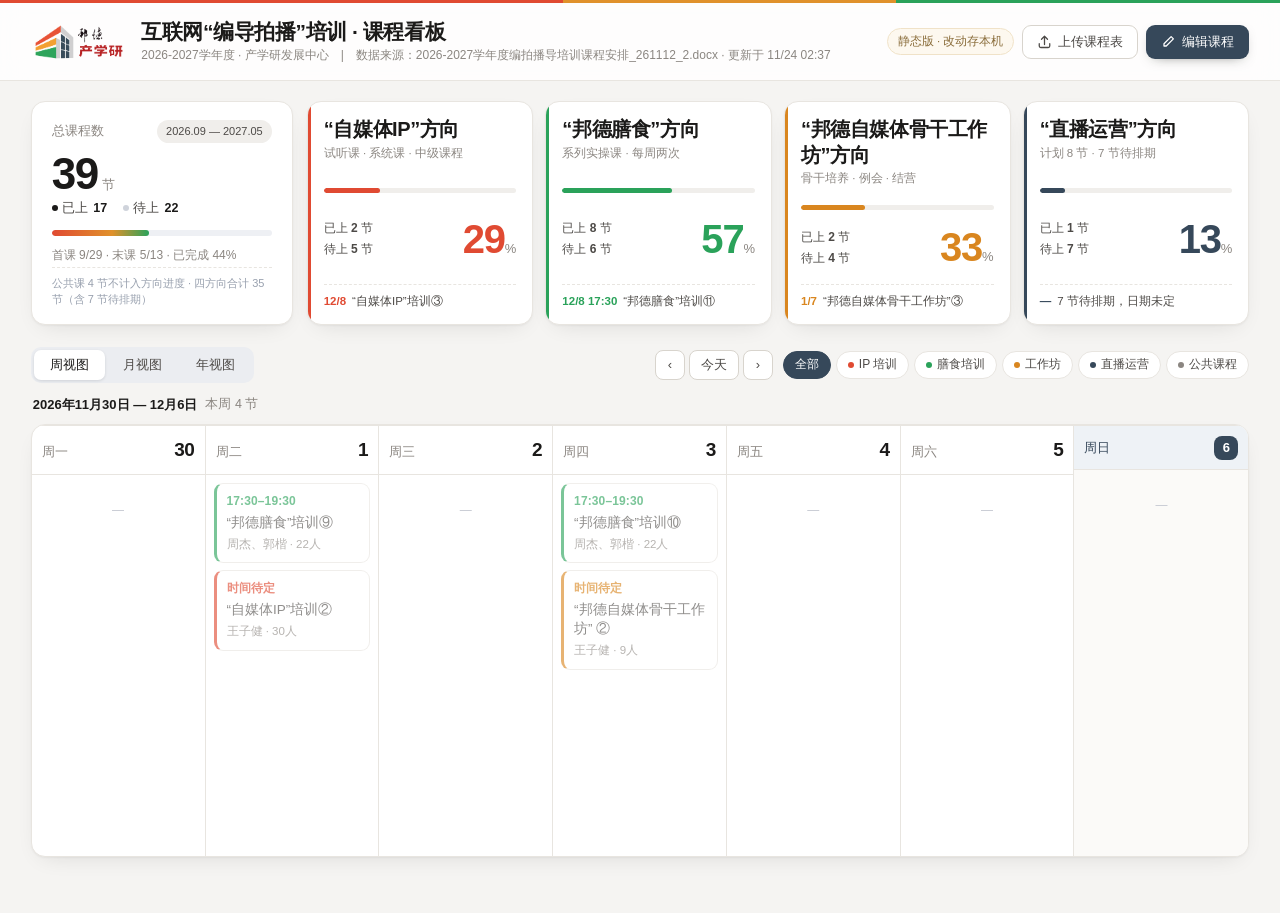
==== public/index.html @ 7c0cc829 "课程看板：初始版本（含 GitHub Pages 静态构建） - 单页看板：总课程数 / 四个方向进度 / 周·月·年视图 - 双运行模式：本地 Node 服务写文件；静态托管下读 JSON + 本地" ====
<!DOCTYPE html>
<html lang="zh-CN">
<head>
<meta charset="utf-8" />
<meta name="viewport" content="width=device-width, initial-scale=1" />
<title>编导拍播培训 · 课程看板</title>
<link rel="stylesheet" href="./styles.css" />
<link rel="icon" href="./assets/logo.png" />
</head>
<body>

<div class="brandbar"></div>

<header class="topbar">
  <div class="brand">
    <img class="brand-logo" src="./assets/logo.png" alt="邦德 · 产学研" />
    <div class="brand-text">
      <h1>互联网“编导拍播”培训 · 课程看板</h1>
      <p class="sub" id="meta-line">2026-2027学年度 · 产学研发展中心</p>
    </div>
  </div>
  <div class="topbar-actions">
    <span class="mode-badge" id="mode-badge"></span>
    <button class="btn ghost" id="btn-upload">
      <svg viewBox="0 0 20 20" width="15" height="15" fill="none" stroke="currentColor" stroke-width="1.7" stroke-linecap="round" stroke-linejoin="round"><path d="M10 14V3m0 0L6 7m4-4l4 4"/><path d="M3 13v3a2 2 0 002 2h10a2 2 0 002-2v-3"/></svg>
      上传课程表
    </button>
    <button class="btn primary" id="btn-edit">
      <svg viewBox="0 0 20 20" width="15" height="15" fill="none" stroke="currentColor" stroke-width="1.7" stroke-linecap="round" stroke-linejoin="round"><path d="M13.5 3.5l3 3L7 16H4v-3z"/></svg>
      编辑课程
    </button>
  </div>
</header>

<main>
  <!-- 总览 -->
  <section class="overview">
    <div class="card total-card">
      <div class="total-head">
        <span class="card-label">总课程数</span>
        <span class="pill" id="cycle-pill">—</span>
      </div>
      <div class="total-number"><span id="stat-total">0</span><em>节</em></div>
      <div class="total-split">
        <span><i class="dot done"></i>已上 <b id="stat-done">0</b></span>
        <span><i class="dot todo"></i>待上 <b id="stat-todo">0</b></span>
      </div>
      <div class="bar"><span id="stat-bar" style="width:0%"></span></div>
      <div class="total-foot" id="stat-foot">—</div>
    </div>

    <div class="track-grid" id="track-cards"></div>
  </section>

  <!-- 视图切换 -->
  <section class="views">
    <div class="viewbar">
      <div class="segmented" id="segmented">
        <button data-view="week" class="active">周视图</button>
        <button data-view="month">月视图</button>
        <button data-view="year">年视图</button>
      </div>
      <div class="viewbar-right">
        <div class="nav-group" id="nav-group">
          <button class="nav-btn" id="nav-prev" aria-label="上一个">‹</button>
          <button class="nav-btn today" id="nav-today">今天</button>
          <button class="nav-btn" id="nav-next" aria-label="下一个">›</button>
        </div>
        <div class="chips" id="filters"></div>
      </div>
    </div>

    <div class="view-title" id="view-title">—</div>

    <div class="panel" id="panel-week"></div>
    <div class="panel" id="panel-month" hidden></div>
    <div class="panel" id="panel-year" hidden></div>
  </section>
</main>

<!-- 编辑课程弹窗 -->
<div class="modal" id="modal-edit" hidden>
  <div class="modal-mask" data-close></div>
  <div class="modal-panel">
    <div class="modal-head">
      <div>
        <h2>编辑课程安排</h2>
        <p class="muted" id="edit-hint">修改后保存，看板会立即更新（自动备份上一版）</p>
      </div>
      <button class="icon-btn" data-close aria-label="关闭">✕</button>
    </div>
    <div class="modal-body">
      <div class="edit-toolbar">
        <button class="btn small ghost" id="btn-add-row">＋ 新增课程</button>
        <button class="btn small ghost" id="btn-export">导出 JSON</button>
        <span class="spacer"></span>
        <span class="muted small" id="edit-count">共 0 节</span>
      </div>
      <div class="edit-table-wrap">
        <table class="edit-table">
          <thead>
            <tr>
              <th style="width:118px">日期</th>
              <th style="width:76px">开始</th>
              <th style="width:76px">结束</th>
              <th>课程名称</th>
              <th style="width:152px">授课教师</th>
              <th style="width:78px">人数</th>
              <th style="width:196px">方向</th>
              <th style="width:44px"></th>
            </tr>
          </thead>
          <tbody id="edit-body"></tbody>
        </table>
      </div>
    </div>
    <div class="modal-foot">
      <span class="muted small">提示：日期用日期选择器，时间留空表示待定</span>
      <div class="grow"></div>
      <button class="btn ghost" data-close>取消</button>
      <button class="btn primary" id="btn-save">保存修改</button>
    </div>
  </div>
</div>

<!-- 上传课程表弹窗 -->
<div class="modal" id="modal-upload" hidden>
  <div class="modal-mask" data-close></div>
  <div class="modal-panel narrow">
    <div class="modal-head">
      <div>
        <h2>上传新的课程表</h2>
        <p class="muted">上传 .docx 课程安排，看板会自动重新读取并覆盖当前数据</p>
      </div>
      <button class="icon-btn" data-close aria-label="关闭">✕</button>
    </div>
    <div class="modal-body">
      <label class="dropzone" id="dropzone">
        <input type="file" id="file-input" accept=".docx,.csv,.json" hidden />
        <svg viewBox="0 0 24 24" width="30" height="30" fill="none" stroke="currentColor" stroke-width="1.6" stroke-linecap="round" stroke-linejoin="round"><path d="M12 16V4m0 0L7.5 8.5M12 4l4.5 4.5"/><path d="M4 15v3.5A2.5 2.5 0 006.5 21h11A2.5 2.5 0 0020 18.5V15"/></svg>
        <strong>点击选择文件，或直接拖进来</strong>
        <span class="muted small">支持 .docx（推荐）/ .csv / .json，单个文件不超过 40MB</span>
      </label>
      <div class="upload-status" id="upload-status" hidden></div>
      <ul class="tips">
        <li>文档里需要有表格，且四列含义为：<b>时间</b>（含「2026年11月10日 周二」）、<b>培训项目名称</b>、<b>授课教师</b>、<b>参与学生人数</b>。</li>
        <li>时间列里写了「17:30-19:30」会自动识别为上课时段，没写则显示为「待定」。</li>
        <li>方向按课程名关键词自动归类（膳食 / 工作坊 / 自媒体IP）；试听、动员会、宣讲会归入「公共课程」，只计入总数、不参与方向进度。上传后可在「编辑课程」里手动改。</li>
        <li id="tip-backup">上传前的版本会自动备份到 <code>data/backup/</code>，误传可从历史数据恢复。</li>
      </ul>
      <div class="meta-box" id="source-box"></div>
    </div>
    <div class="modal-foot">
      <div class="grow"></div>
      <button class="btn ghost" data-close>关闭</button>
    </div>
  </div>
</div>

<div class="toast" id="toast" hidden></div>

<script src="./docx-client.js"></script>
<script src="./app.js"></script>
</body>
</html>
---- public/styles.css ----
:root {
  --bg: #f5f4f2;
  --surface: #ffffff;
  --surface-2: #fbfaf9;
  --line: #e8e5e0;
  --line-strong: #d8d4cd;
  --text: #1b1a19;
  --text-2: #4d4a47;
  --muted: #8b8681;

  /* —— 以下取自「邦德·产学研」logo —— */
  --brand: #b4201e;          /* 产学研字红 */
  --brand-soft: #fbeeec;
  --navy: #36485a;           /* 大楼窗格藏蓝 */
  --navy-soft: #eef2f6;
  --stripe-red: #e04a32;     /* 红色斜条 */
  --stripe-orange: #e0912b;  /* 橙色斜条 */
  --stripe-green: #2aa25a;   /* 绿色斜条 */

  --ip: #e04a32;
  --ip-soft: #fdeeeb;
  --meal: #2aa25a;
  --meal-soft: #e8f6ee;
  --workshop: #d9861f;
  --workshop-soft: #fdf3e4;
  --live: #36485a;
  --live-soft: #e9eef3;
  --common: #8b8681;
  --common-soft: #f0ede9;
  --neutral: #8b8681;
  --neutral-soft: #f0eeeb;
  --shadow: 0 1px 2px rgba(27, 26, 25, .04), 0 8px 24px -12px rgba(27, 26, 25, .16);
  --radius: 14px;
  --pad: clamp(20px, 2.4vw, 52px);
}

* { box-sizing: border-box; }

html, body {
  margin: 0;
  padding: 0;
  background: var(--bg);
  color: var(--text);
  font-family: -apple-system, BlinkMacSystemFont, "PingFang SC", "Hiragino Sans GB", "Microsoft YaHei", "Helvetica Neue", Arial, sans-serif;
  -webkit-font-smoothing: antialiased;
  font-size: 14px;
  line-height: 1.5;
}

button { font-family: inherit; cursor: pointer; }
.muted { color: var(--muted); }
.small { font-size: 12px; }
.grow { flex: 1; }

/* ---------------- 顶栏 ---------------- */
.topbar {
  display: flex;
  align-items: center;
  justify-content: space-between;
  gap: 16px;
  padding: 16px var(--pad);
  background: rgba(255, 255, 255, .82);
  backdrop-filter: saturate(1.6) blur(12px);
  border-bottom: 1px solid var(--line);
  position: sticky;
  top: 0;
  z-index: 40;
}
.brandbar {
  height: 3px;
  background: linear-gradient(90deg,
    var(--stripe-red) 0 44%,
    var(--stripe-orange) 44% 70%,
    var(--stripe-green) 70% 100%);
}
.brand { display: flex; align-items: center; gap: 14px; min-width: 0; }
.brand-logo {
  height: 42px;
  width: auto;
  display: block;
  flex: none;
  user-select: none;
  -webkit-user-drag: none;
}
.brand-text { min-width: 0; }
.brand h1 {
  font-size: 21px;
  font-weight: 600;
  margin: 0;
  letter-spacing: -.02em;
  line-height: 1.25;
  white-space: nowrap;
  overflow: hidden;
  text-overflow: ellipsis;
}
.brand .sub { margin: 1px 0 0; font-size: 12px; color: var(--muted); }
.topbar-actions { display: flex; gap: 8px; flex: none; align-items: center; }
.mode-badge {
  font-size: 11.5px;
  padding: 4px 10px;
  border-radius: 20px;
  white-space: nowrap;
  border: 1px solid var(--line);
  color: var(--muted);
  background: var(--surface-2);
  cursor: help;
}
.mode-badge.static { color: #8a6d3b; background: #fdf8ef; border-color: #f0e2c8; }
.mode-badge.server { color: var(--meal); background: var(--meal-soft); border-color: #cbe9db; }

.btn {
  display: inline-flex;
  align-items: center;
  gap: 6px;
  height: 34px;
  padding: 0 14px;
  border-radius: 9px;
  border: 1px solid transparent;
  font-size: 13px;
  font-weight: 500;
  transition: background .15s, border-color .15s, transform .1s, box-shadow .15s;
  white-space: nowrap;
}
.btn:active { transform: translateY(1px); }
.btn.primary {
  background: var(--navy);
  color: #fff;
  box-shadow: 0 4px 14px -8px rgba(27, 26, 25, .7);
}
.btn.primary:hover { background: #2b3b4a; }
.btn.ghost {
  background: var(--surface);
  border-color: var(--line-strong);
  color: var(--text-2);
}
.btn.ghost:hover { background: var(--surface-2); border-color: #c3c8d2; color: var(--text); }
.btn.small { height: 30px; padding: 0 10px; font-size: 12.5px; }
.btn[disabled] { opacity: .5; pointer-events: none; }

/* ---------------- 主体 ---------------- */
main { max-width: 1800px; margin: 0 auto; padding: 20px var(--pad) 56px; }

.overview {
  display: grid;
  grid-template-columns: 262px minmax(0, 1fr);
  gap: 14px;
  margin-bottom: 22px;
}

.card {
  background: var(--surface);
  border: 1px solid var(--line);
  border-radius: var(--radius);
  box-shadow: var(--shadow);
}

.total-card { padding: 18px 20px 16px; display: flex; flex-direction: column; }
.total-head { display: flex; align-items: center; justify-content: space-between; }
.card-label { font-size: 12.5px; color: var(--muted); letter-spacing: .02em; }
.pill {
  font-size: 11px;
  color: var(--text-2);
  background: var(--neutral-soft);
  border-radius: 20px;
  padding: 3px 9px;
  white-space: nowrap;
}
.total-number {
  display: flex; align-items: baseline; gap: 4px;
  margin: 8px 0 2px;
  font-variant-numeric: tabular-nums;
}
.total-number span { font-size: 44px; font-weight: 600; letter-spacing: -.03em; line-height: 1.05; }
.total-number em { font-style: normal; font-size: 13px; color: var(--muted); }
.total-split { display: flex; gap: 16px; font-size: 12.5px; color: var(--text-2); margin-bottom: 12px; }
.total-split b { font-weight: 600; color: var(--text); margin-left: 2px; font-variant-numeric: tabular-nums; }
.dot { width: 6px; height: 6px; border-radius: 50%; display: inline-block; vertical-align: 1px; margin-right: 4px; }
.dot.done { background: var(--text); }
.dot.todo { background: #cfd3db; }

.bar { height: 6px; border-radius: 6px; background: #eef0f4; overflow: hidden; }
.bar > span { display: block; height: 100%; border-radius: 6px; background: linear-gradient(90deg, var(--stripe-red), var(--stripe-orange) 62%, var(--stripe-green)); transition: width .5s cubic-bezier(.3,.8,.3,1); }
.total-foot { margin-top: 10px; font-size: 12px; color: var(--muted); }
.total-foot .foot-note {
  margin-top: 3px;
  font-size: 11px;
  color: #98a0ae;
  padding-top: 7px;
  border-top: 1px dashed var(--line);
  line-height: 1.5;
}

.track-grid {
  display: grid;
  grid-template-columns: repeat(4, minmax(0, 1fr));
  gap: 12px;
}
.track-card {
  background: var(--surface);
  border: 1px solid var(--line);
  border-radius: var(--radius);
  box-shadow: var(--shadow);
  padding: 15px 16px 14px;
  display: flex;
  flex-direction: column;
  justify-content: space-between;
  gap: 10px;
  position: relative;
  overflow: hidden;
}
.track-card::before {
  content: "";
  position: absolute;
  inset: 0 auto 0 0;
  width: 3px;
  background: var(--tc);
}
.track-head { display: block; }
.track-nums { display: flex; align-items: center; justify-content: space-between; gap: 6px; }
.track-name { font-size: 20px; font-weight: 600; letter-spacing: -.02em; line-height: 1.28; }
.track-sub { font-size: 11.5px; color: var(--muted); margin-top: 2px; }
.track-ratio { font-size: 13px; color: var(--muted); font-variant-numeric: tabular-nums; white-space: nowrap; line-height: 1; }
.track-ratio b { color: var(--tc); font-size: 40px; font-weight: 600; letter-spacing: -.03em; line-height: .95; }
.track-bar { height: 5px; border-radius: 5px; background: var(--neutral-soft); overflow: hidden; }
.track-bar > span { display: block; height: 100%; background: var(--tc); border-radius: 5px; transition: width .5s cubic-bezier(.3,.8,.3,1); }
.track-meta { display: flex; flex-direction: column; gap: 3px; font-size: 12px; color: var(--text-2); white-space: nowrap; }
.track-next {
  font-size: 11.5px;
  color: var(--muted);
  border-top: 1px dashed var(--line);
  padding-top: 8px;
  display: flex;
  gap: 6px;
  align-items: baseline;
  line-height: 1.45;
}
.track-next b { color: var(--text-2); font-weight: 500; }
.track-next .nx-date { color: var(--tc); font-weight: 600; flex: none; }

/* ---------------- 视图区 ---------------- */
.views { }
.viewbar {
  display: flex;
  align-items: center;
  justify-content: space-between;
  gap: 12px;
  flex-wrap: wrap;
  margin-bottom: 12px;
}
.segmented {
  display: inline-flex;
  background: #ebedf1;
  border-radius: 10px;
  padding: 3px;
  gap: 2px;
}
.segmented button {
  border: 0;
  background: transparent;
  color: var(--text-2);
  font-size: 13px;
  font-weight: 500;
  padding: 6px 16px;
  border-radius: 7px;
  transition: background .15s, color .15s, box-shadow .15s;
}
.segmented button:hover { color: var(--text); }
.segmented button.active {
  background: var(--surface);
  color: var(--text);
  box-shadow: 0 1px 3px rgba(20,24,35,.12);
}
.viewbar-right { display: flex; align-items: center; gap: 10px; flex-wrap: wrap; }
.nav-group { display: inline-flex; align-items: center; gap: 4px; }
.nav-btn {
  height: 30px;
  min-width: 30px;
  padding: 0 9px;
  border-radius: 8px;
  border: 1px solid var(--line-strong);
  background: var(--surface);
  color: var(--text-2);
  font-size: 13px;
  line-height: 1;
}
.nav-btn:hover { background: var(--surface-2); color: var(--text); }
.nav-btn.today { padding: 0 11px; }
.nav-btn[hidden] { display: none; }

.chips { display: inline-flex; gap: 5px; flex-wrap: wrap; }
.chip {
  height: 28px;
  padding: 0 11px;
  border-radius: 20px;
  border: 1px solid var(--line);
  background: var(--surface);
  color: var(--text-2);
  font-size: 12px;
  display: inline-flex;
  align-items: center;
  gap: 5px;
  transition: all .15s;
}
.chip:hover { border-color: var(--line-strong); }
.chip .cdot { width: 6px; height: 6px; border-radius: 50%; background: var(--cc, #c9ccd4); }
.chip.on { background: var(--navy); color: #fff; border-color: var(--navy); }
.chip.on .cdot { background: #fff; }

.view-title {
  font-size: 12.5px;
  color: var(--muted);
  margin: 0 2px 10px;
  display: flex;
  gap: 8px;
  align-items: center;
}
.view-title b { color: var(--text); font-size: 13px; font-weight: 600; }

.panel {
  background: var(--surface);
  border: 1px solid var(--line);
  border-radius: var(--radius);
  box-shadow: var(--shadow);
  overflow: hidden;
}
.panel[hidden] { display: none; }

/* ---------------- 周视图 ---------------- */
.week-grid {
  display: grid;
  grid-template-columns: repeat(7, minmax(0, 1fr));
  border-top: 1px solid var(--line);
}
.week-col { border-right: 1px solid var(--line); min-height: max(258px, min(calc(100vh - 470px), 520px)); display: flex; flex-direction: column; }
.week-col:last-child { border-right: 0; }
.week-col.is-today { background: #fbfaf8; }
.week-col-head {
  padding: 10px 10px 9px;
  border-bottom: 1px solid var(--line);
  display: flex;
  align-items: baseline;
  justify-content: space-between;
}
.week-col-head .dow { font-size: 12.5px; color: var(--muted); }
.week-col-head .dnum { font-size: 19px; font-weight: 600; letter-spacing: -.02em; }
.week-col.is-today .week-col-head { background: var(--navy-soft); }
.week-col.is-today .dow, .week-col.is-today .dnum { color: var(--navy); }
.week-col.is-today .dnum {
  background: var(--navy); color: #fff;
  width: 24px; height: 24px; border-radius: 8px;
  display: grid; place-items: center; font-size: 13px;
}
.week-col-body { padding: 8px; display: flex; flex-direction: column; gap: 7px; flex: 1; }
.week-empty { color: #c4c8d1; font-size: 12px; text-align: center; padding: 18px 0; }

.sess {
  border: 1px solid var(--line);
  border-left: 3px solid var(--tc);
  border-radius: 9px;
  padding: 8px 10px 9px;
  background: var(--surface);
  cursor: pointer;
  transition: box-shadow .15s, transform .1s, border-color .15s;
}
.sess:hover { box-shadow: 0 4px 14px -6px rgba(20,24,35,.25); transform: translateY(-1px); }
.sess-time {
  font-size: 12px;
  color: var(--tc);
  font-variant-numeric: tabular-nums;
  font-weight: 600;
  letter-spacing: .01em;
}
.sess-title { font-size: 13.5px; line-height: 1.42; margin-top: 3px; color: var(--text); word-break: break-word; }
.sess-teacher { font-size: 11.5px; color: var(--muted); margin-top: 4px; }
.sess.is-past { opacity: .62; }
.sess.is-past .sess-title { color: var(--text-2); }

/* ---------------- 月视图 ---------------- */
.month-dow {
  display: grid;
  grid-template-columns: repeat(7, minmax(0, 1fr));
  border-bottom: 1px solid var(--line);
  background: var(--surface-2);
}
.month-dow div { padding: 8px 10px; font-size: 12px; color: var(--muted); text-align: left; }
.month-grid { display: grid; grid-template-columns: repeat(7, minmax(0, 1fr)); }
.month-cell {
  min-height: 116px;
  border-right: 1px solid var(--line);
  border-bottom: 1px solid var(--line);
  padding: 6px 6px 7px;
  display: flex;
  flex-direction: column;
  gap: 4px;
}
.month-cell:nth-child(7n) { border-right: 0; }
.month-cell.dim { background: #fcfcfd; }
.month-cell.dim .mnum { color: #c8ccd4; }
.month-cell.is-today { background: #fbfaf8; box-shadow: inset 0 0 0 1.5px #cbd6e2; }
.mnum {
  font-size: 13.5px;
  font-variant-numeric: tabular-nums;
  color: var(--text-2);
  display: flex;
  align-items: center;
  justify-content: space-between;
  padding: 0 1px 1px;
}
.month-cell.is-today .mnum { color: var(--navy); font-weight: 700; }
.mn-count { font-size: 11px; color: var(--muted); }
.mchip {
  font-size: 12px;
  line-height: 1.45;
  padding: 3px 6px;
  border-radius: 5px;
  background: var(--tc-soft);
  color: var(--text);
  border-left: 2px solid var(--tc);
  cursor: pointer;
  white-space: normal;
  overflow-wrap: anywhere;
  display: -webkit-box;
  -webkit-line-clamp: 2;
  -webkit-box-orient: vertical;
  overflow: hidden;
}
.mchip:hover { filter: brightness(.975); }
.mchip .mt { color: var(--tc); font-weight: 600; font-variant-numeric: tabular-nums; margin-right: 3px; }
.mmore { font-size: 11px; color: var(--muted); padding-left: 2px; cursor: pointer; }
.mmore:hover { color: var(--text); }

/* ---------------- 年视图 ---------------- */
.year-grid {
  display: grid;
  grid-template-columns: repeat(auto-fill, minmax(196px, 1fr));
  background: var(--surface);
}
.year-month {
  background: var(--surface);
  padding: 13px 14px 14px;
  cursor: pointer;
  transition: background .15s;
  border-right: 1px solid var(--line);
  border-bottom: 1px solid var(--line);
  min-height: 128px;
}
.year-month:hover { background: var(--surface-2); }
.ym-head { display: flex; align-items: baseline; justify-content: space-between; margin-bottom: 9px; }
.ym-name { font-size: 13.5px; font-weight: 600; letter-spacing: -.01em; }
.ym-name span { font-size: 11px; color: var(--muted); font-weight: 400; margin-left: 4px; }
.ym-count { font-size: 11px; color: var(--muted); font-variant-numeric: tabular-nums; }
.ym-count b { color: var(--text); font-size: 12.5px; }
.ym-days { display: grid; grid-template-columns: repeat(7, 1fr); gap: 3px; }
.ym-day {
  aspect-ratio: 1 / 1;
  border-radius: 3px;
  background: #f0f1f4;
  position: relative;
}
.ym-day.has { background: var(--tc); }
.ym-day.has.soft { opacity: .45; }
.ym-day.today { box-shadow: 0 0 0 1.5px var(--navy); }
.tbd-row {
  display: flex;
  align-items: center;
  gap: 8px;
  flex-wrap: wrap;
  padding: 12px 14px;
  border-top: 1px solid var(--line);
  background: var(--surface-2);
  font-size: 12px;
}
.tbd-label {
  font-size: 11.5px;
  color: var(--muted);
  letter-spacing: .02em;
}
.tbd-chip {
  display: inline-flex;
  align-items: center;
  gap: 5px;
  font-size: 11.5px;
  color: var(--text-2);
  background: var(--tc-soft);
  border-left: 2px solid var(--tc);
  border-radius: 6px;
  padding: 3px 8px;
}
.tbd-chip b { color: var(--tc); font-weight: 600; }
.tbd-hint { font-size: 11px; color: #b3ada6; margin-left: 2px; }
.year-legend {
  display: flex;
  gap: 14px;
  padding: 11px 14px;
  border-top: 1px solid var(--line);
  font-size: 11.5px;
  color: var(--muted);
  flex-wrap: wrap;
  align-items: center;
}
.year-legend i { width: 8px; height: 8px; border-radius: 2px; display: inline-block; margin-right: 5px; vertical-align: -0.5px; }

/* ---------------- 弹窗 ---------------- */
.modal { position: fixed; inset: 0; z-index: 100; display: grid; place-items: center; padding: 24px; }
.modal[hidden] { display: none; }
.modal-mask { position: absolute; inset: 0; background: rgba(20, 24, 35, .38); backdrop-filter: blur(2px); animation: fade .18s ease; }
.modal-panel {
  position: relative;
  width: min(1020px, 100%);
  max-height: calc(100vh - 48px);
  background: var(--surface);
  border-radius: 16px;
  box-shadow: 0 30px 80px -24px rgba(20, 24, 35, .45);
  display: flex;
  flex-direction: column;
  animation: pop .2s cubic-bezier(.2,.8,.3,1);
  overflow: hidden;
}
.modal-panel.narrow { width: min(560px, 100%); }
@keyframes fade { from { opacity: 0; } }
@keyframes pop { from { opacity: 0; transform: translateY(8px) scale(.985); } }

.modal-head {
  display: flex;
  align-items: flex-start;
  justify-content: space-between;
  gap: 16px;
  padding: 18px 20px 14px;
  border-bottom: 1px solid var(--line);
}
.modal-head h2 { font-size: 16px; margin: 0 0 3px; font-weight: 600; letter-spacing: -.01em; }
.modal-head p { margin: 0; font-size: 12px; }
.icon-btn {
  width: 30px; height: 30px;
  border-radius: 8px;
  border: 0;
  background: transparent;
  color: var(--muted);
  font-size: 14px;
  flex: none;
}
.icon-btn:hover { background: var(--neutral-soft); color: var(--text); }
.modal-body { padding: 14px 20px; overflow: auto; flex: 1; }
.modal-foot {
  display: flex;
  align-items: center;
  gap: 8px;
  padding: 12px 20px;
  border-top: 1px solid var(--line);
  background: var(--surface-2);
}

.edit-toolbar { display: flex; align-items: center; gap: 8px; margin-bottom: 10px; }
.edit-table-wrap { border: 1px solid var(--line); border-radius: 10px; overflow: auto; max-height: 52vh; }
.edit-table { width: 100%; border-collapse: collapse; font-size: 12.5px; }
.edit-table th {
  position: sticky; top: 0; z-index: 1;
  background: var(--surface-2);
  text-align: left;
  font-weight: 500;
  color: var(--muted);
  font-size: 11.5px;
  padding: 8px 8px;
  border-bottom: 1px solid var(--line);
  white-space: nowrap;
}
.edit-table td { padding: 4px 6px; border-bottom: 1px solid #f0f1f4; vertical-align: middle; }
.edit-table tr:last-child td { border-bottom: 0; }
.edit-table input, .edit-table select {
  width: 100%;
  height: 28px;
  padding: 0 7px;
  border: 1px solid transparent;
  border-radius: 6px;
  background: transparent;
  font-family: inherit;
  font-size: 12.5px;
  color: var(--text);
}
.edit-table input:hover, .edit-table select:hover { border-color: var(--line-strong); }
.edit-table input:focus, .edit-table select:focus {
  outline: none;
  border-color: var(--navy);
  background: #fff;
  box-shadow: 0 0 0 3px rgba(54,72,90,.14);
}
.edit-table input[type="date"], .edit-table input[type="time"] { font-variant-numeric: tabular-nums; }
.edit-table select { font-size: 12px; }
.edit-table select { font-size: 12px; }
.row-del {
  width: 26px; height: 26px;
  border: 0; background: transparent;
  border-radius: 6px;
  color: #b9bec8;
  font-size: 13px;
}
.row-del:hover { background: #fff0f0; color: #e03e3e; }
.edit-table tr.dirty input, .edit-table tr.dirty select { background: #fffbeb; }
.edit-table tr.is-new input, .edit-table tr.is-new select { background: #f5f8ff; }
.edit-table tr.is-tbd td { background: #faf8f5; }
.edit-table tr.is-tbd input[type="date"] { color: #b3ada6; }

/* 上传 */
.dropzone {
  display: flex;
  flex-direction: column;
  align-items: center;
  gap: 6px;
  padding: 30px 20px;
  border: 1.5px dashed var(--line-strong);
  border-radius: 12px;
  background: var(--surface-2);
  color: var(--text-2);
  cursor: pointer;
  text-align: center;
  transition: all .15s;
}
.dropzone:hover, .dropzone.drag { border-color: var(--navy); background: var(--navy-soft); color: var(--navy); }
.dropzone strong { font-size: 13px; font-weight: 500; }
.dropzone svg { color: var(--muted); }
.dropzone:hover svg, .dropzone.drag svg { color: var(--navy); }
.upload-status {
  margin-top: 12px;
  padding: 11px 13px;
  border-radius: 10px;
  font-size: 12.5px;
  background: var(--meal-soft);
  color: #0a6f4a;
  border: 1px solid #bfe9d8;
  white-space: pre-wrap;
}
.upload-status.err { background: #fff1f1; color: #b3261e; border-color: #f6cfcf; }
.upload-status.loading { background: var(--navy-soft); color: var(--navy); border-color: #d3dde8; }
.tips { margin: 16px 0 0; padding-left: 18px; color: var(--muted); font-size: 12px; line-height: 1.75; }
.tips b { color: var(--text-2); font-weight: 500; }
.tips code { background: var(--neutral-soft); padding: 1px 5px; border-radius: 4px; font-size: 11.5px; }
.meta-box {
  margin-top: 14px;
  padding: 10px 12px;
  background: var(--surface-2);
  border: 1px solid var(--line);
  border-radius: 9px;
  font-size: 11.5px;
  color: var(--muted);
  display: grid;
  gap: 3px;
}
.meta-box b { color: var(--text-2); font-weight: 500; }

/* toast */
.toast {
  position: fixed;
  left: 50%;
  bottom: 28px;
  transform: translateX(-50%);
  background: #1b1a19;
  color: #fff;
  font-size: 13px;
  padding: 10px 17px;
  border-radius: 10px;
  box-shadow: 0 12px 32px -12px rgba(0,0,0,.5);
  z-index: 200;
  animation: toastIn .2s ease;
}
.toast[hidden] { display: none; }
@keyframes toastIn { from { opacity: 0; transform: translate(-50%, 8px); } }

@media (max-width: 1180px) {
  .track-grid { grid-template-columns: repeat(2, minmax(0, 1fr)); }
}
@media (max-width: 1080px) {
  .overview { grid-template-columns: 1fr; }
}
@media (max-width: 820px) {
  main { padding: 16px 14px 48px; }
  .topbar { padding: 12px 14px; }
  .brand h1 { font-size: 14px; }
  .track-grid { grid-template-columns: 1fr; }
  .week-grid { grid-template-columns: repeat(2, minmax(0, 1fr)); }
  .week-col { border-bottom: 1px solid var(--line); min-height: 140px; }
  .month-cell { min-height: 92px; }
  .modal { padding: 10px; }
  .btn span.lbl { display: none; }
}
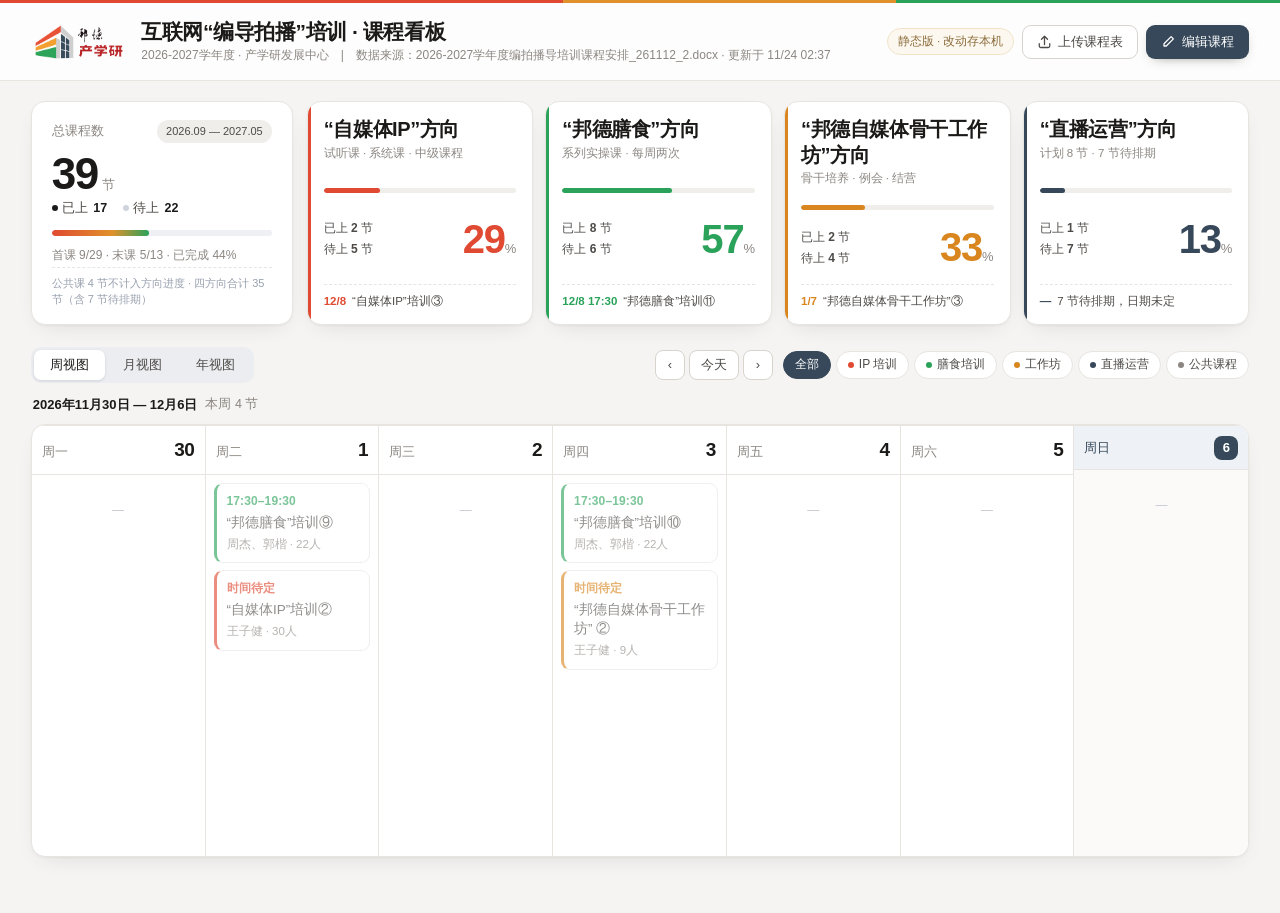
==== commit 3fc3f87e: "维护模式：发布版只读，加 ?edit=1 可配置令牌直接提交到仓库" ====
--- a/public/index.html
+++ b/public/index.html
@@ -157,6 +157,32 @@
   </div>
 </div>
 
+<!-- 维护设置弹窗（仅 ?edit=1 时可进入） -->
+<div class="modal" id="modal-maint" hidden>
+  <div class="modal-mask" data-close></div>
+  <div class="modal-panel narrow">
+    <div class="modal-head">
+      <div>
+        <h2>维护设置</h2>
+        <p class="muted">配置后，页面上的「编辑课程」「上传课程表」会直接提交到 GitHub 仓库，并自动重新发布</p>
+      </div>
+      <button class="icon-btn" data-close aria-label="关闭">✕</button>
+    </div>
+    <div class="modal-body">
+      <label class="field"><span>仓库</span><input id="maint-repo" placeholder="用户名/仓库名" /></label>
+      <label class="field"><span>分支</span><input id="maint-branch" placeholder="main" /></label>
+      <label class="field"><span>访问令牌（Fine-grained token）</span><input id="maint-token" type="password" placeholder="github_pat_..." /></label>
+      <p class="hint">令牌只保存在这台设备的浏览器里，不会随看板发布出去。建议新建 Fine-grained token，只授权这一个仓库，权限只勾 <b>Contents: Read and write</b>。</p>
+      <div class="upload-status" id="maint-status" hidden></div>
+    </div>
+    <div class="modal-foot">
+      <button class="btn ghost small" id="maint-clear">清除令牌</button>
+      <div class="grow"></div>
+      <button class="btn primary" id="maint-save">保存并验证</button>
+    </div>
+  </div>
+</div>
+
 <div class="toast" id="toast" hidden></div>
 
 <script src="./docx-client.js"></script>
--- a/public/styles.css
+++ b/public/styles.css
@@ -82,7 +82,7 @@
   user-select: none;
   -webkit-user-drag: none;
 }
-.brand-text { min-width: 0; }
+.brand-text { min-width: 0; overflow: hidden; }
 .brand h1 {
   font-size: 21px;
   font-weight: 600;
@@ -93,7 +93,15 @@
   overflow: hidden;
   text-overflow: ellipsis;
 }
-.brand .sub { margin: 1px 0 0; font-size: 12px; color: var(--muted); }
+.brand .sub {
+  margin: 1px 0 0;
+  font-size: 12px;
+  color: var(--muted);
+  white-space: nowrap;
+  overflow: hidden;
+  text-overflow: ellipsis;
+}
+.meta-src { color: var(--muted); }
 .topbar-actions { display: flex; gap: 8px; flex: none; align-items: center; }
 .mode-badge {
   font-size: 11.5px;
@@ -107,6 +115,12 @@
 }
 .mode-badge.static { color: #8a6d3b; background: #fdf8ef; border-color: #f0e2c8; }
 .mode-badge.server { color: var(--meal); background: var(--meal-soft); border-color: #cbe9db; }
+.mode-badge.readonly { color: var(--muted); background: var(--surface-2); border-color: var(--line); }
+
+/* 只读：课程卡与月历标签不再表现为可点 */
+.is-readonly .sess, .is-readonly .mchip { cursor: default; }
+.is-readonly .sess:hover { box-shadow: none; transform: none; }
+.is-readonly .mchip:hover { filter: none; }
 
 .btn {
   display: inline-flex;
@@ -136,6 +150,7 @@
 .btn.ghost:hover { background: var(--surface-2); border-color: #c3c8d2; color: var(--text); }
 .btn.small { height: 30px; padding: 0 10px; font-size: 12.5px; }
 .btn[disabled] { opacity: .5; pointer-events: none; }
+.btn[hidden] { display: none !important; }
 
 /* ---------------- 主体 ---------------- */
 main { max-width: 1800px; margin: 0 auto; padding: 20px var(--pad) 56px; }
@@ -619,6 +634,25 @@
 .dropzone strong { font-size: 13px; font-weight: 500; }
 .dropzone svg { color: var(--muted); }
 .dropzone:hover svg, .dropzone.drag svg { color: var(--navy); }
+.field { display: block; margin-bottom: 12px; }
+.field > span { display: block; font-size: 12px; color: var(--muted); margin-bottom: 5px; }
+.field input {
+  width: 100%;
+  height: 34px;
+  padding: 0 10px;
+  border: 1px solid var(--line-strong);
+  border-radius: 8px;
+  font-family: inherit;
+  font-size: 13px;
+  color: var(--text);
+  background: #fff;
+}
+.field input:focus { outline: none; border-color: var(--navy); box-shadow: 0 0 0 3px rgba(54,72,90,.12); }
+.hint { font-size: 11.5px; color: var(--muted); line-height: 1.65; margin: 2px 0 0; }
+.hint b { color: var(--text-2); font-weight: 600; }
+.mode-badge.clickable { cursor: pointer; }
+.mode-badge.clickable:hover { border-color: var(--line-strong); color: var(--text-2); }
+
 .upload-status {
   margin-top: 12px;
   padding: 11px 13px;
@@ -671,14 +705,58 @@
 @media (max-width: 1080px) {
   .overview { grid-template-columns: 1fr; }
 }
+/* ---------------- 移动端 ---------------- */
 @media (max-width: 820px) {
-  main { padding: 16px 14px 48px; }
-  .topbar { padding: 12px 14px; }
-  .brand h1 { font-size: 14px; }
-  .track-grid { grid-template-columns: 1fr; }
+  main { padding: 14px 12px 44px; }
+
+  /* 顶栏：品牌独占一行，操作区落到第二行，避免挤成竖排 */
+  .topbar {
+    padding: 10px 12px;
+    row-gap: 10px;
+    flex-wrap: wrap;
+    align-items: center;
+    position: static;
+  }
+  .brand { flex: 1 1 100%; gap: 10px; min-width: 0; }
+  .brand-logo { height: 30px; }
+  .brand h1 { font-size: 15px; }
+  .brand .sub { font-size: 11px; margin-top: 0; }
+  .meta-src { display: none; }
+  .topbar-actions { width: 100%; justify-content: flex-end; gap: 8px; }
+  .topbar-actions .mode-badge { margin-right: auto; }
+
+  .track-grid { grid-template-columns: repeat(2, minmax(0, 1fr)); gap: 10px; }
   .week-grid { grid-template-columns: repeat(2, minmax(0, 1fr)); }
   .week-col { border-bottom: 1px solid var(--line); min-height: 140px; }
   .month-cell { min-height: 92px; }
   .modal { padding: 10px; }
+  .modal-head { padding: 14px 16px 12px; }
+  .modal-body { padding: 12px 16px; }
+  .modal-foot { padding: 10px 16px; }
   .btn span.lbl { display: none; }
-}
+
+  .viewbar { gap: 10px; }
+  .segmented { width: 100%; }
+  .segmented button { flex: 1 1 0; padding: 7px 0; }
+  .viewbar-right { width: 100%; justify-content: space-between; }
+  .chips { flex: 1 1 auto; flex-wrap: nowrap; overflow-x: auto; padding-bottom: 2px; scrollbar-width: none; }
+  .chips::-webkit-scrollbar { display: none; }
+  .chip { flex: none; }
+}
+
+@media (max-width: 560px) {
+  .track-grid { grid-template-columns: 1fr; }
+}
+
+@media (max-width: 430px) {
+  .mode-badge { display: none; }
+  .topbar-actions .btn { flex: 1 1 0; justify-content: center; }
+  .week-grid { grid-template-columns: 1fr; }
+  .week-col { min-height: 0; }
+  .week-col-body { padding: 8px 10px; }
+  .track-name { font-size: 18px; }
+  .track-ratio b { font-size: 34px; }
+  .mchip { font-size: 11px; padding: 2px 5px; }
+  .month-cell { min-height: 86px; padding: 5px 4px 6px; }
+  .month-dow div { padding: 6px 6px; font-size: 11px; }
+}
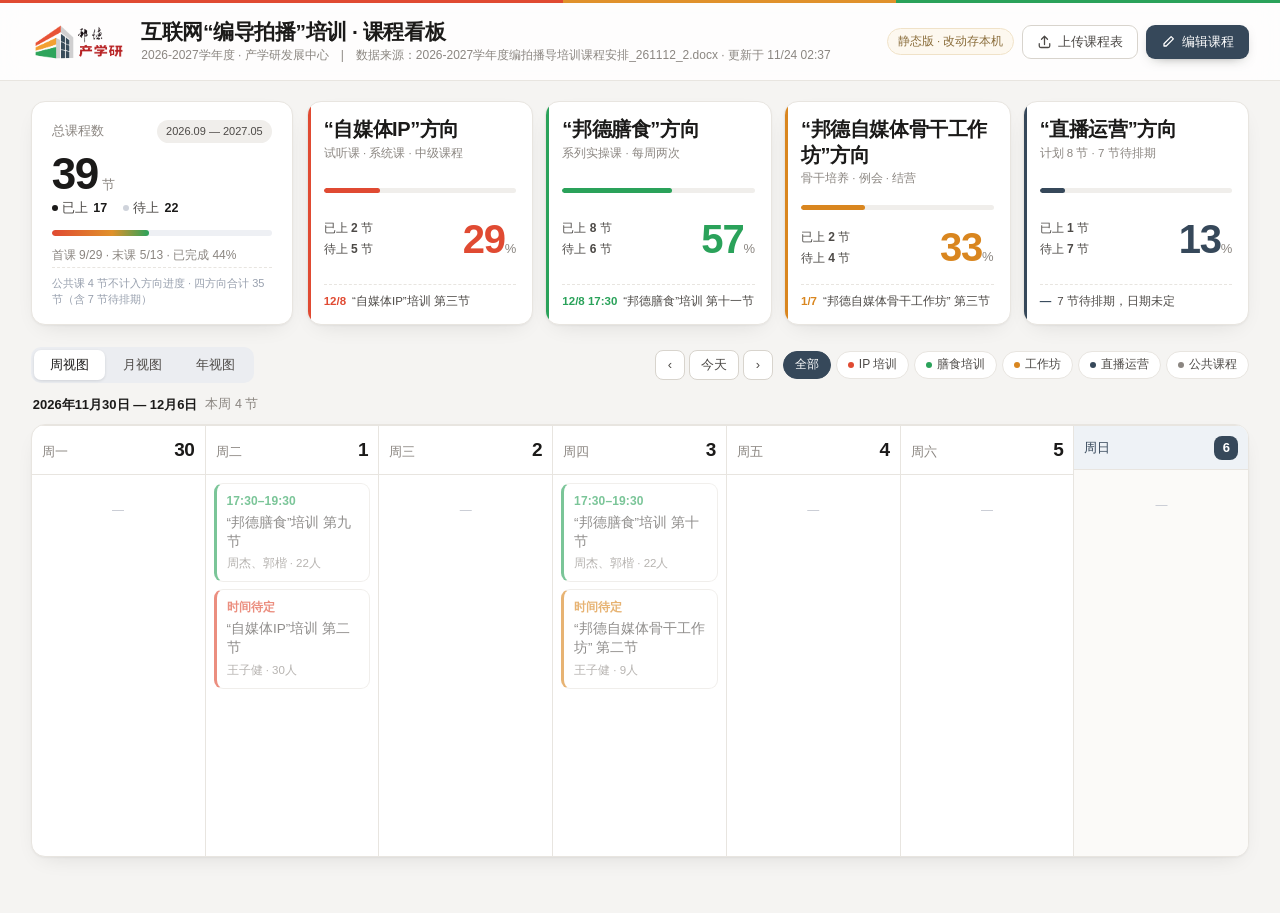
==== commit a622903c: "圈标序号改为「第 N 节」并与课名空一格；编辑弹窗加宽、修列宽" ====
--- a/public/index.html
+++ b/public/index.html
@@ -81,7 +81,7 @@
 <!-- 编辑课程弹窗 -->
 <div class="modal" id="modal-edit" hidden>
   <div class="modal-mask" data-close></div>
-  <div class="modal-panel">
+  <div class="modal-panel wide">
     <div class="modal-head">
       <div>
         <h2>编辑课程安排</h2>
@@ -104,9 +104,9 @@
               <th style="width:76px">开始</th>
               <th style="width:76px">结束</th>
               <th>课程名称</th>
-              <th style="width:152px">授课教师</th>
-              <th style="width:78px">人数</th>
-              <th style="width:196px">方向</th>
+              <th style="width:140px">授课教师</th>
+              <th style="width:70px">人数</th>
+              <th style="width:216px">方向</th>
               <th style="width:44px"></th>
             </tr>
           </thead>
--- a/public/styles.css
+++ b/public/styles.css
@@ -532,6 +532,8 @@
   overflow: hidden;
 }
 .modal-panel.narrow { width: min(560px, 100%); }
+/* 编辑课程：列多、课程名长，单独放宽 */
+.modal-panel.wide { width: min(1260px, 100%); }
 @keyframes fade { from { opacity: 0; } }
 @keyframes pop { from { opacity: 0; transform: translateY(8px) scale(.985); } }
 
@@ -749,7 +751,9 @@
 }
 
 @media (max-width: 430px) {
-  .mode-badge { display: none; }
+  /* 窄屏保留「只读看板」标识（分享出去的链接需要这层说明），只做紧凑化 */
+  .mode-badge { display: inline-flex; font-size: 11px; padding: 2px 8px; margin-right: auto; }
+  .topbar-actions { flex-wrap: wrap; row-gap: 6px; }
   .topbar-actions .btn { flex: 1 1 0; justify-content: center; }
   .week-grid { grid-template-columns: 1fr; }
   .week-col { min-height: 0; }
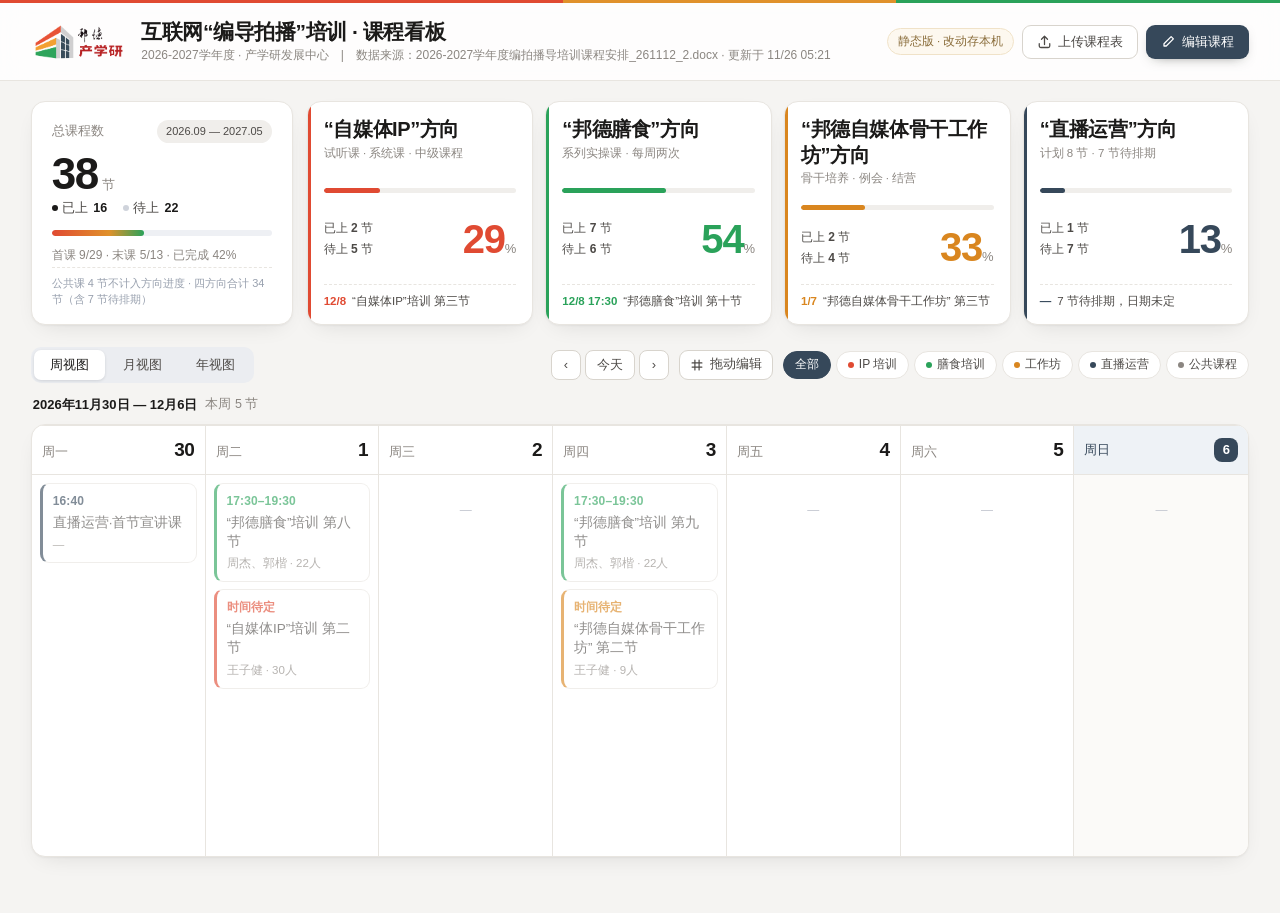
==== commit aee2d62c: "新增拖动改期：编辑模式开关 + 拖动保存条 + 一键推送上线" ====
--- a/public/index.html
+++ b/public/index.html
@@ -21,6 +21,11 @@
   </div>
   <div class="topbar-actions">
     <span class="mode-badge" id="mode-badge"></span>
+    <button class="btn ghost" id="btn-push" hidden title="把本地已保存的课程表提交到 GitHub，约 1 分钟后线上生效">
+      <svg viewBox="0 0 20 20" width="15" height="15" fill="none" stroke="currentColor" stroke-width="1.7" stroke-linecap="round" stroke-linejoin="round"><path d="M10 3v11m0 0l-4-4m4 4l4-4"/><path d="M4 16h12"/></svg>
+      <span class="lbl">推送上线</span>
+      <i class="push-dot" id="push-dot" hidden></i>
+    </button>
     <button class="btn ghost" id="btn-upload">
       <svg viewBox="0 0 20 20" width="15" height="15" fill="none" stroke="currentColor" stroke-width="1.7" stroke-linecap="round" stroke-linejoin="round"><path d="M10 14V3m0 0L6 7m4-4l4 4"/><path d="M3 13v3a2 2 0 002 2h10a2 2 0 002-2v-3"/></svg>
       上传课程表
@@ -66,8 +71,17 @@
           <button class="nav-btn today" id="nav-today">今天</button>
           <button class="nav-btn" id="nav-next" aria-label="下一个">›</button>
         </div>
+        <button class="btn small ghost drag-toggle" id="btn-dragmode" hidden
+                title="打开后可直接把课程块拖到其它日期（周视图 / 月视图）">
+          <svg viewBox="0 0 20 20" width="14" height="14" fill="none" stroke="currentColor" stroke-width="1.7" stroke-linecap="round" stroke-linejoin="round"><path d="M7 3v14M13 3v14M3 7h14M3 13h14"/></svg>
+          <span class="lbl">拖动编辑</span>
+        </button>
         <div class="chips" id="filters"></div>
       </div>
+    </div>
+
+    <div class="drag-hint" id="drag-hint" hidden>
+      拖动编辑已开启：按住课程块拖到其它日期即可改期（只改日期，时间不变）。改完记得点下方「保存到本机」。
     </div>
 
     <div class="view-title" id="view-title">—</div>
@@ -77,6 +91,16 @@
     <div class="panel" id="panel-year" hidden></div>
   </section>
 </main>
+
+<!-- 拖动后的保存条 -->
+<div class="dirty-bar" id="dirty-bar" hidden>
+  <span class="dirty-dot"></span>
+  <span id="dirty-text">有未保存的改动</span>
+  <span class="dirty-actions">
+    <button class="btn small ghost light" id="btn-undo">撤销</button>
+    <button class="btn small primary" id="btn-save-drag">保存到本机</button>
+  </span>
+</div>
 
 <!-- 编辑课程弹窗 -->
 <div class="modal" id="modal-edit" hidden>
--- a/public/styles.css
+++ b/public/styles.css
@@ -364,6 +364,8 @@
   background: var(--navy); color: #fff;
   width: 24px; height: 24px; border-radius: 8px;
   display: grid; place-items: center; font-size: 13px;
+  /* 24 + 2 + 3 = 29，与其它列 19px 数字的行高一致，否则今天这一列的表头会矮 5px */
+  margin: 2px 0 3px;
 }
 .week-col-body { padding: 8px; display: flex; flex-direction: column; gap: 7px; flex: 1; }
 .week-empty { color: #c4c8d1; font-size: 12px; text-align: center; padding: 18px 0; }
@@ -764,3 +766,98 @@
   .month-cell { min-height: 86px; padding: 5px 4px 6px; }
   .month-dow div { padding: 6px 6px; font-size: 11px; }
 }
+
+/* ============================ 拖动改期 / 推送上线 ============================ */
+
+.btn.needs-setup { opacity: .72; }
+.push-dot {
+  width: 7px; height: 7px; border-radius: 50%;
+  background: #e04a32; margin-left: 2px; display: inline-block; flex: none;
+}
+.push-dot[hidden] { display: none; }
+.drag-toggle.on { background: var(--navy); border-color: var(--navy); color: #fff; }
+.drag-toggle.on:hover { background: #2c3d4d; border-color: #2c3d4d; color: #fff; }
+
+.drag-hint {
+  margin: 0 0 10px;
+  padding: 8px 12px;
+  border-radius: 9px;
+  background: #fdf8ef;
+  border: 1px solid #f0e2c8;
+  color: #8a6d3b;
+  font-size: 12px;
+  line-height: 1.5;
+}
+.drag-hint[hidden] { display: none; }
+
+/* 拖动编辑开启后，课程块可以抓起来 */
+.is-dragmode .sess,
+.is-dragmode .mchip {
+  cursor: grab;
+  touch-action: none;
+  user-select: none;
+  -webkit-user-select: none;
+}
+.is-dragmode .sess:active,
+.is-dragmode .mchip:active { cursor: grabbing; }
+
+.drop-hot {
+  background: #eef4fb !important;
+  box-shadow: inset 0 0 0 2px var(--navy);
+}
+.drag-src { opacity: .3; }
+.drag-ghost {
+  position: fixed;
+  z-index: 300;
+  pointer-events: none;
+  opacity: .95;
+  transform: rotate(1.2deg) scale(1.03);
+  box-shadow: 0 18px 40px -16px rgba(20,24,35,.55);
+  border-radius: 9px;
+}
+body.is-dragging, body.is-dragging * { cursor: grabbing !important; }
+
+/* 保存条 */
+.dirty-bar {
+  position: fixed;
+  left: 50%;
+  bottom: 20px;
+  transform: translateX(-50%);
+  z-index: 210;
+  display: flex;
+  align-items: center;
+  gap: 10px;
+  max-width: calc(100vw - 24px);
+  padding: 9px 12px 9px 14px;
+  border-radius: 12px;
+  background: #1f2430;
+  color: #fff;
+  font-size: 13px;
+  box-shadow: 0 18px 40px -16px rgba(20,24,35,.7);
+  animation: toastIn .2s ease;
+}
+.dirty-bar[hidden] { display: none; }
+.dirty-dot { width: 8px; height: 8px; border-radius: 50%; background: #e0912b; flex: none; }
+.dirty-actions { display: flex; gap: 8px; margin-left: 4px; flex: none; }
+.dirty-bar .btn,
+.dirty-bar .btn.ghost,
+.dirty-bar .btn.small.ghost { border-color: rgba(255,255,255,.24); color: #fff; background: transparent; }
+.dirty-bar .btn:hover { background: rgba(255,255,255,.12); border-color: rgba(255,255,255,.45); color: #fff; }
+.dirty-bar .btn.primary { background: #fff; color: #1f2430; border-color: #fff; }
+.dirty-bar .btn.primary:hover { background: #eef0f3; }
+body.has-dirty .toast { bottom: 86px; }
+
+@media (max-width: 820px) {
+  .drag-toggle span.lbl { display: inline; }
+}
+
+@media (max-width: 560px) {
+  .dirty-bar {
+    left: 10px; right: 10px; bottom: 10px;
+    transform: none; max-width: none;
+    justify-content: space-between;
+    font-size: 12.5px;
+  }
+  body.has-dirty .toast { bottom: 88px; }
+  .drag-hint { font-size: 11.5px; }
+}
